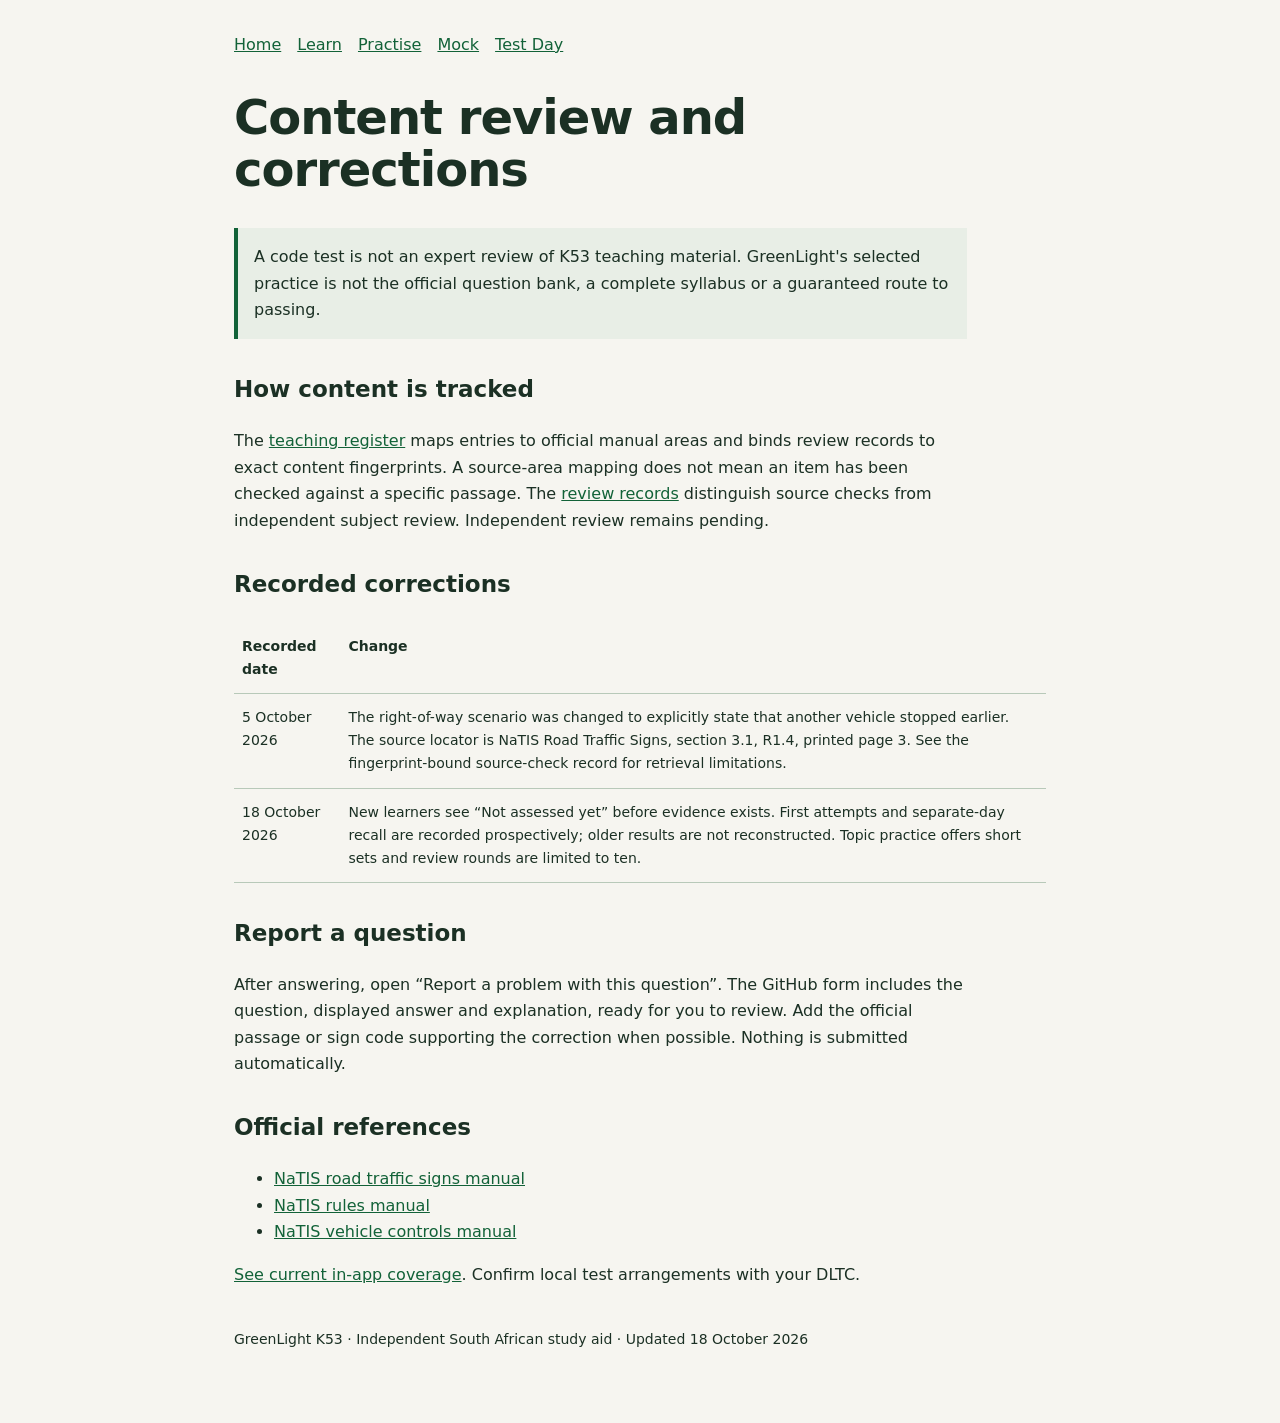
==== corrections.html @ 0bb7e9eb "Improve onboarding, short practice and honest learner evidence Add a six-question code-aware diagnos" ====
<!doctype html><html lang="en-ZA"><head><meta charset="utf-8"><meta name="viewport" content="width=device-width, initial-scale=1"><title>Content review and corrections | GreenLight K53</title><meta name="description" content="Sources, review boundaries and the correction process for GreenLight K53."><link rel="canonical" href="https://greenlight-k53-review.vercel.app/corrections.html"><meta name="theme-color" content="#126238"><style>*{box-sizing:border-box}body{margin:0;background:#f6f5f0;color:#1b3024;font:16px/1.65 system-ui,sans-serif}main{max-width:860px;margin:auto;padding:32px 24px 72px}a{color:#126238}nav{display:flex;flex-wrap:wrap;gap:16px;margin-bottom:32px}h1{font-size:clamp(30px,6vw,48px);line-height:1.1;letter-spacing:-1px}h2{font-size:23px;margin-top:32px}p,li{max-width:72ch}a:focus-visible{outline:3px solid #126238;outline-offset:4px}.note{padding:16px;border-left:4px solid #126238;background:#e8eee6}table{width:100%;border-collapse:collapse;font-size:14px}td,th{text-align:left;border-bottom:1px solid #b8c9b9;padding:12px 8px;vertical-align:top}footer{margin-top:40px;font-size:14px}</style></head><body><main><nav aria-label="GreenLight"><a href="/">Home</a><a href="/?go=learn">Learn</a><a href="/?go=practice">Practise</a><a href="/?go=tests">Mock</a><a href="/?go=checklist">Test Day</a></nav><h1>Content review and corrections</h1><p class="note">A code test is not an expert review of K53 teaching material. GreenLight's selected practice is not the official question bank, a complete syllabus or a guaranteed route to passing.</p><h2>How content is tracked</h2><p>The <a href="content-register.json">teaching register</a> maps entries to official manual areas and binds review records to exact content fingerprints. A source-area mapping does not mean an item has been checked against a specific passage. The <a href="content-reviews.json">review records</a> distinguish source checks from independent subject review. Independent review remains pending.</p><h2>Recorded corrections</h2><table><thead><tr><th scope="col">Recorded date</th><th scope="col">Change</th></tr></thead><tbody><tr><td>5 October 2026</td><td>The right-of-way scenario was changed to explicitly state that another vehicle stopped earlier. The source locator is NaTIS Road Traffic Signs, section 3.1, R1.4, printed page 3. See the fingerprint-bound source-check record for retrieval limitations.</td></tr><tr><td>18 October 2026</td><td>New learners see “Not assessed yet” before evidence exists. First attempts and separate-day recall are recorded prospectively; older results are not reconstructed. Topic practice offers short sets and review rounds are limited to ten.</td></tr></tbody></table><h2>Report a question</h2><p>After answering, open “Report a problem with this question”. The GitHub form includes the question, displayed answer and explanation, ready for you to review. Add the official passage or sign code supporting the correction when possible. Nothing is submitted automatically.</p><h2>Official references</h2><ul><li><a href="https://www.natis.gov.za/index.php/downloads/learner-driver-manual/road-traffic-signs">NaTIS road traffic signs manual</a></li><li><a href="https://www.natis.gov.za/index.php/downloads/learner-driver-manual/rules-of-the-road">NaTIS rules manual</a></li><li><a href="https://www.natis.gov.za/index.php/downloads/learner-driver-manual/vehicle-controls">NaTIS vehicle controls manual</a></li></ul><p><a href="/?go=sources">See current in-app coverage</a>. Confirm local test arrangements with your DLTC.</p><footer>GreenLight K53 · Independent South African study aid · Updated 18 October 2026</footer></main></body></html>
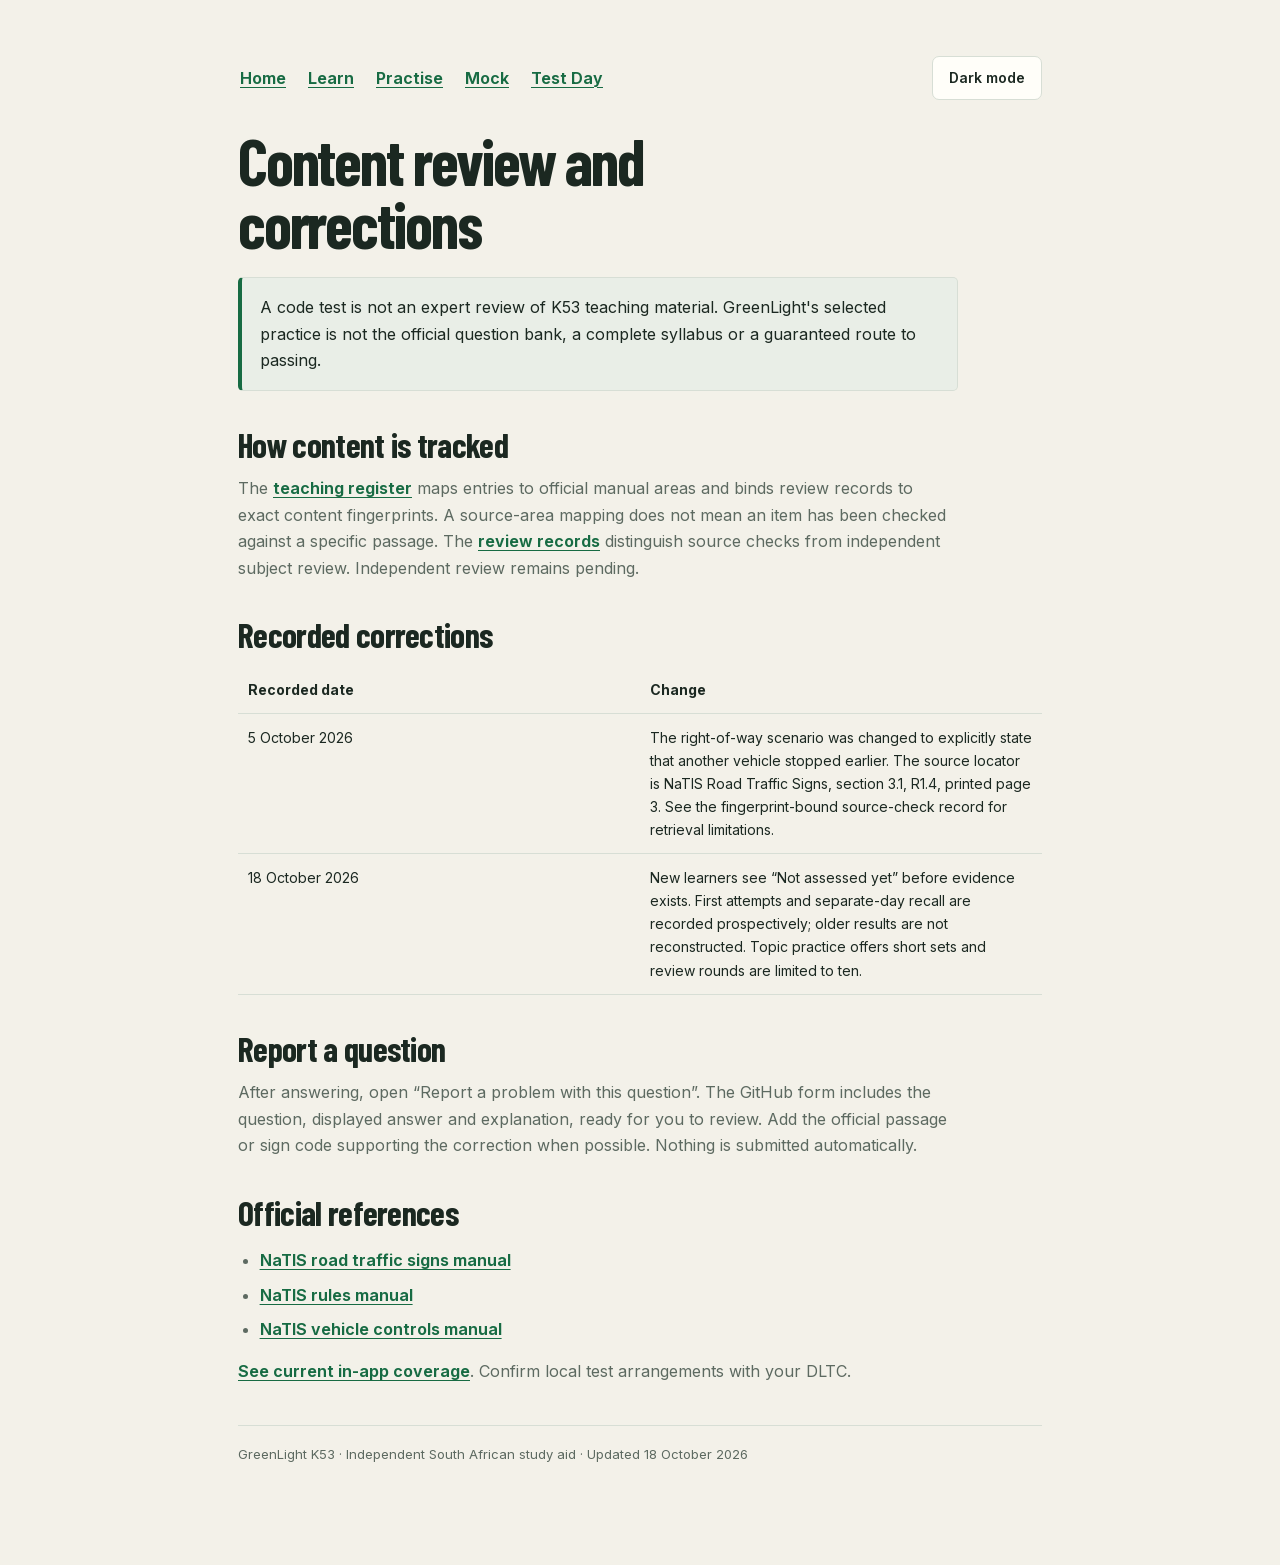
==== commit 100ea881: "Bring public support pages into the responsive light/dark product system" ====
--- a/corrections.html
+++ b/corrections.html
@@ -1 +1,2 @@
-<!doctype html><html lang="en-ZA"><head><meta charset="utf-8"><meta name="viewport" content="width=device-width, initial-scale=1"><title>Content review and corrections | GreenLight K53</title><meta name="description" content="Sources, review boundaries and the correction process for GreenLight K53."><link rel="canonical" href="https://greenlight-k53-review.vercel.app/corrections.html"><meta name="theme-color" content="#126238"><style>*{box-sizing:border-box}body{margin:0;background:#f6f5f0;color:#1b3024;font:16px/1.65 system-ui,sans-serif}main{max-width:860px;margin:auto;padding:32px 24px 72px}a{color:#126238}nav{display:flex;flex-wrap:wrap;gap:16px;margin-bottom:32px}h1{font-size:clamp(30px,6vw,48px);line-height:1.1;letter-spacing:-1px}h2{font-size:23px;margin-top:32px}p,li{max-width:72ch}a:focus-visible{outline:3px solid #126238;outline-offset:4px}.note{padding:16px;border-left:4px solid #126238;background:#e8eee6}table{width:100%;border-collapse:collapse;font-size:14px}td,th{text-align:left;border-bottom:1px solid #b8c9b9;padding:12px 8px;vertical-align:top}footer{margin-top:40px;font-size:14px}</style></head><body><main><nav aria-label="GreenLight"><a href="/">Home</a><a href="/?go=learn">Learn</a><a href="/?go=practice">Practise</a><a href="/?go=tests">Mock</a><a href="/?go=checklist">Test Day</a></nav><h1>Content review and corrections</h1><p class="note">A code test is not an expert review of K53 teaching material. GreenLight's selected practice is not the official question bank, a complete syllabus or a guaranteed route to passing.</p><h2>How content is tracked</h2><p>The <a href="content-register.json">teaching register</a> maps entries to official manual areas and binds review records to exact content fingerprints. A source-area mapping does not mean an item has been checked against a specific passage. The <a href="content-reviews.json">review records</a> distinguish source checks from independent subject review. Independent review remains pending.</p><h2>Recorded corrections</h2><table><thead><tr><th scope="col">Recorded date</th><th scope="col">Change</th></tr></thead><tbody><tr><td>5 October 2026</td><td>The right-of-way scenario was changed to explicitly state that another vehicle stopped earlier. The source locator is NaTIS Road Traffic Signs, section 3.1, R1.4, printed page 3. See the fingerprint-bound source-check record for retrieval limitations.</td></tr><tr><td>18 October 2026</td><td>New learners see “Not assessed yet” before evidence exists. First attempts and separate-day recall are recorded prospectively; older results are not reconstructed. Topic practice offers short sets and review rounds are limited to ten.</td></tr></tbody></table><h2>Report a question</h2><p>After answering, open “Report a problem with this question”. The GitHub form includes the question, displayed answer and explanation, ready for you to review. Add the official passage or sign code supporting the correction when possible. Nothing is submitted automatically.</p><h2>Official references</h2><ul><li><a href="https://www.natis.gov.za/index.php/downloads/learner-driver-manual/road-traffic-signs">NaTIS road traffic signs manual</a></li><li><a href="https://www.natis.gov.za/index.php/downloads/learner-driver-manual/rules-of-the-road">NaTIS rules manual</a></li><li><a href="https://www.natis.gov.za/index.php/downloads/learner-driver-manual/vehicle-controls">NaTIS vehicle controls manual</a></li></ul><p><a href="/?go=sources">See current in-app coverage</a>. Confirm local test arrangements with your DLTC.</p><footer>GreenLight K53 · Independent South African study aid · Updated 18 October 2026</footer></main></body></html>+<!doctype html><html lang="en-ZA"><head><meta charset="utf-8"><meta name="viewport" content="width=device-width, initial-scale=1"><title>Content review and corrections | GreenLight K53</title><meta name="description" content="Sources, review boundaries and the correction process for GreenLight K53."><link rel="canonical" href="https://k53.skillcert.co.za/corrections.html"><meta name="theme-color" content="#126238"><link rel="stylesheet" href="./assets/fonts/fonts.css">
+  <link rel="stylesheet" href="./assets/static-pages.css?v=1"></head><body><main><nav aria-label="GreenLight"><a href="/">Home</a><a href="/?go=learn">Learn</a><a href="/?go=practice">Practise</a><a href="/?go=tests">Mock</a><a href="/?go=checklist">Test Day</a><button type="button" class="theme-toggle" data-theme-toggle aria-pressed="false" aria-label="Switch to dark theme">Dark mode</button></nav><h1>Content review and corrections</h1><p class="note">A code test is not an expert review of K53 teaching material. GreenLight's selected practice is not the official question bank, a complete syllabus or a guaranteed route to passing.</p><h2>How content is tracked</h2><p>The <a href="content-register.json">teaching register</a> maps entries to official manual areas and binds review records to exact content fingerprints. A source-area mapping does not mean an item has been checked against a specific passage. The <a href="content-reviews.json">review records</a> distinguish source checks from independent subject review. Independent review remains pending.</p><h2>Recorded corrections</h2><table><thead><tr><th scope="col">Recorded date</th><th scope="col">Change</th></tr></thead><tbody><tr><td>5 October 2026</td><td>The right-of-way scenario was changed to explicitly state that another vehicle stopped earlier. The source locator is NaTIS Road Traffic Signs, section 3.1, R1.4, printed page 3. See the fingerprint-bound source-check record for retrieval limitations.</td></tr><tr><td>18 October 2026</td><td>New learners see “Not assessed yet” before evidence exists. First attempts and separate-day recall are recorded prospectively; older results are not reconstructed. Topic practice offers short sets and review rounds are limited to ten.</td></tr></tbody></table><h2>Report a question</h2><p>After answering, open “Report a problem with this question”. The GitHub form includes the question, displayed answer and explanation, ready for you to review. Add the official passage or sign code supporting the correction when possible. Nothing is submitted automatically.</p><h2>Official references</h2><ul><li><a href="https://www.natis.gov.za/index.php/downloads/learner-driver-manual/road-traffic-signs">NaTIS road traffic signs manual</a></li><li><a href="https://www.natis.gov.za/index.php/downloads/learner-driver-manual/rules-of-the-road">NaTIS rules manual</a></li><li><a href="https://www.natis.gov.za/index.php/downloads/learner-driver-manual/vehicle-controls">NaTIS vehicle controls manual</a></li></ul><p><a href="/?go=sources">See current in-app coverage</a>. Confirm local test arrangements with your DLTC.</p><footer>GreenLight K53 · Independent South African study aid · Updated 18 October 2026</footer></main><script src="./assets/static-pages.js?v=1" defer></script></body></html>
--- a/assets/fonts/fonts.css
+++ b/assets/fonts/fonts.css
@@ -0,0 +1,28 @@
+/* Self-hosted fonts — GreenLight K53 (replaces Google Fonts).
+   Inter variable (wght 400-700) + Barlow Condensed static 700/800.
+   Latin subsets. All OFL-licensed; see README.md in this folder.
+   font-display:swap keeps text visible while fonts load. */
+@font-face {
+  font-family: 'Inter';
+  font-style: normal;
+  font-weight: 400 700;
+  font-display: swap;
+  src: url('./inter-var.woff2') format('woff2');
+  unicode-range: U+0000-00FF, U+0131, U+0152-0153, U+02BB-02BC, U+02C6, U+02DA, U+02DC, U+0304, U+0308, U+0329, U+2000-206F, U+20AC, U+2122, U+2191, U+2193, U+2212, U+2215, U+FEFF, U+FFFD;
+}
+@font-face {
+  font-family: 'Barlow Condensed';
+  font-style: normal;
+  font-weight: 700;
+  font-display: swap;
+  src: url('./barlowcondensed-700.woff2') format('woff2');
+  unicode-range: U+0000-00FF, U+0131, U+0152-0153, U+02BB-02BC, U+02C6, U+02DA, U+02DC, U+0304, U+0308, U+0329, U+2000-206F, U+20AC, U+2122, U+2191, U+2193, U+2212, U+2215, U+FEFF, U+FFFD;
+}
+@font-face {
+  font-family: 'Barlow Condensed';
+  font-style: normal;
+  font-weight: 800;
+  font-display: swap;
+  src: url('./barlowcondensed-800.woff2') format('woff2');
+  unicode-range: U+0000-00FF, U+0131, U+0152-0153, U+02BB-02BC, U+02C6, U+02DA, U+02DC, U+0304, U+0308, U+0329, U+2000-206F, U+20AC, U+2122, U+2191, U+2193, U+2212, U+2215, U+FEFF, U+FFFD;
+}
--- a/assets/static-pages.css
+++ b/assets/static-pages.css
@@ -0,0 +1,47 @@
+/* Shared support-page system — same paper/forest identity as the GreenLight app. */
+:root{color-scheme:light;--sp-canvas:#f3f1e9;--sp-surface:#fffef9;--sp-surface-2:#e9eee7;--sp-ink:#1b2821;--sp-muted:#5d6a61;--sp-line:#d7ded5;--sp-accent:#176b43;--sp-accent-soft:#e4efe6;--sp-focus:#176b43;--sp-shadow:0 8px 28px rgba(22,36,27,.045)}
+html[data-theme="dark"]{color-scheme:dark;--sp-canvas:#101812;--sp-surface:#18241c;--sp-surface-2:#202d24;--sp-ink:#f2f5ef;--sp-muted:#b7c4b8;--sp-line:#394a3d;--sp-accent:#a6dfb6;--sp-accent-soft:#253d2e;--sp-focus:#a6dfb6;--sp-shadow:0 8px 28px rgba(0,0,0,.22)}
+*,*::before,*::after{box-sizing:border-box}
+html{min-width:0;max-width:100%;background:var(--sp-canvas);scroll-behavior:smooth}
+body{min-width:0;max-width:100%;margin:0;background:var(--sp-canvas);color:var(--sp-ink);font-family:Inter,system-ui,-apple-system,"Segoe UI",sans-serif;font-size:16px;line-height:1.65;-webkit-font-smoothing:antialiased;text-rendering:optimizeLegibility}
+main,.wrap{width:min(100%,900px);min-width:0;margin-inline:auto;padding:clamp(20px,5vw,56px) clamp(16px,5vw,48px) clamp(72px,8vw,100px)}
+.wrap{background:var(--sp-surface);box-shadow:var(--sp-shadow);min-height:100vh}
+h1,h2,h3{color:var(--sp-ink);font-family:"Barlow Condensed",Inter,system-ui,sans-serif;overflow-wrap:anywhere}
+h1{font-size:clamp(38px,6vw,64px);line-height:.98;letter-spacing:-.035em;margin:10px 0 18px;max-width:18ch}
+h2{font-size:clamp(25px,3.6vw,34px);line-height:1.08;letter-spacing:-.02em;margin:36px 0 12px}
+h3{font-size:22px;line-height:1.15}
+p,li,dd,dt,figcaption,blockquote{max-width:72ch;color:var(--sp-muted);overflow-wrap:anywhere}
+p{margin:0 0 16px}
+strong,b{color:var(--sp-ink)}
+.eyebrow{color:var(--sp-accent);font-size:11px;font-weight:800;letter-spacing:.13em;text-transform:uppercase}
+.lead{font-size:clamp(16px,2vw,19px);line-height:1.65;color:var(--sp-muted);max-width:66ch}
+a{color:var(--sp-accent);font-weight:650;text-decoration-thickness:1px;text-underline-offset:3px;overflow-wrap:anywhere}
+a:hover{text-decoration-thickness:2px}
+nav{display:flex;flex-wrap:wrap;align-items:center;gap:8px 18px;margin:0 0 30px;min-width:0}
+nav a{display:inline-flex;align-items:center;min-height:44px;padding:4px 2px}
+nav .theme-toggle{margin-left:auto}
+.theme-toggle,.button{display:inline-flex;align-items:center;justify-content:center;gap:8px;min-width:44px;min-height:44px;padding:10px 16px;border:1px solid var(--sp-line);border-radius:7px;background:var(--sp-surface);color:var(--sp-ink);font:600 14px/1.25 Inter,system-ui,sans-serif;text-decoration:none;cursor:pointer;max-width:100%;white-space:normal;overflow-wrap:anywhere;transition:background-color 160ms ease,border-color 160ms ease,transform 160ms ease}
+.button{background:var(--sp-accent);border-color:var(--sp-accent);color:#fff}
+.button.alt{background:transparent;border-color:var(--sp-accent);color:var(--sp-accent)}
+.theme-toggle:hover,.button.alt:hover{background:var(--sp-accent-soft)}
+.button:hover{filter:brightness(1.06)}
+.actions{display:flex;align-items:center;flex-wrap:wrap;gap:10px;margin:26px 0}
+.callout,.note{padding:16px 18px;border:1px solid var(--sp-line);border-left:4px solid var(--sp-accent);border-radius:5px;background:var(--sp-surface-2);color:var(--sp-ink);margin:22px 0}
+.grid{display:grid;grid-template-columns:repeat(3,minmax(0,1fr));gap:12px;margin:20px 0}
+.card{min-width:0;padding:16px;border:1px solid var(--sp-line);border-radius:7px;background:var(--sp-surface)}
+.card b{display:block;color:var(--sp-accent);overflow-wrap:anywhere}
+ul,ol{padding-inline-start:1.35em}
+li+li{margin-top:8px}
+table{width:100%;max-width:100%;border-collapse:collapse;table-layout:fixed;font-size:14px}
+th,td{padding:12px 10px;border-bottom:1px solid var(--sp-line);text-align:left;vertical-align:top;overflow-wrap:anywhere}
+th{color:var(--sp-ink);font-weight:700}
+footer{margin-top:40px;padding-top:18px;border-top:1px solid var(--sp-line);font-size:13px;color:var(--sp-muted)}
+:where(button,a,input,select,textarea,summary,[tabindex]):focus-visible{outline:3px solid var(--sp-focus);outline-offset:3px}
+img,svg,video,canvas{max-width:100%;height:auto}
+pre,code{max-width:100%;white-space:pre-wrap;overflow-wrap:anywhere}
+hr{border:0;border-top:1px solid var(--sp-line);margin:28px 0}
+@media(max-width:760px){.grid{grid-template-columns:repeat(2,minmax(0,1fr))}}
+@media(max-width:560px){main,.wrap{padding:24px max(16px,env(safe-area-inset-left)) calc(64px + env(safe-area-inset-bottom))}.wrap{min-height:100dvh}.grid{grid-template-columns:minmax(0,1fr)}nav{gap:4px 12px}nav .theme-toggle{margin-left:0}table{font-size:13px}th,td{padding:10px 7px}}
+@media(max-width:360px){main,.wrap{padding-inline:14px}}
+@media(prefers-reduced-motion:reduce){html{scroll-behavior:auto}.theme-toggle,.button{transition:none}}
+@media print{:root{color-scheme:light;--sp-canvas:#fff;--sp-surface:#fff;--sp-ink:#111;--sp-muted:#333;--sp-line:#bbb}body,.wrap{background:#fff;box-shadow:none}main,.wrap{width:100%;max-width:none;padding:0}.page-nav,.actions,.theme-toggle{display:none!important}a{color:#111;text-decoration:underline}}
